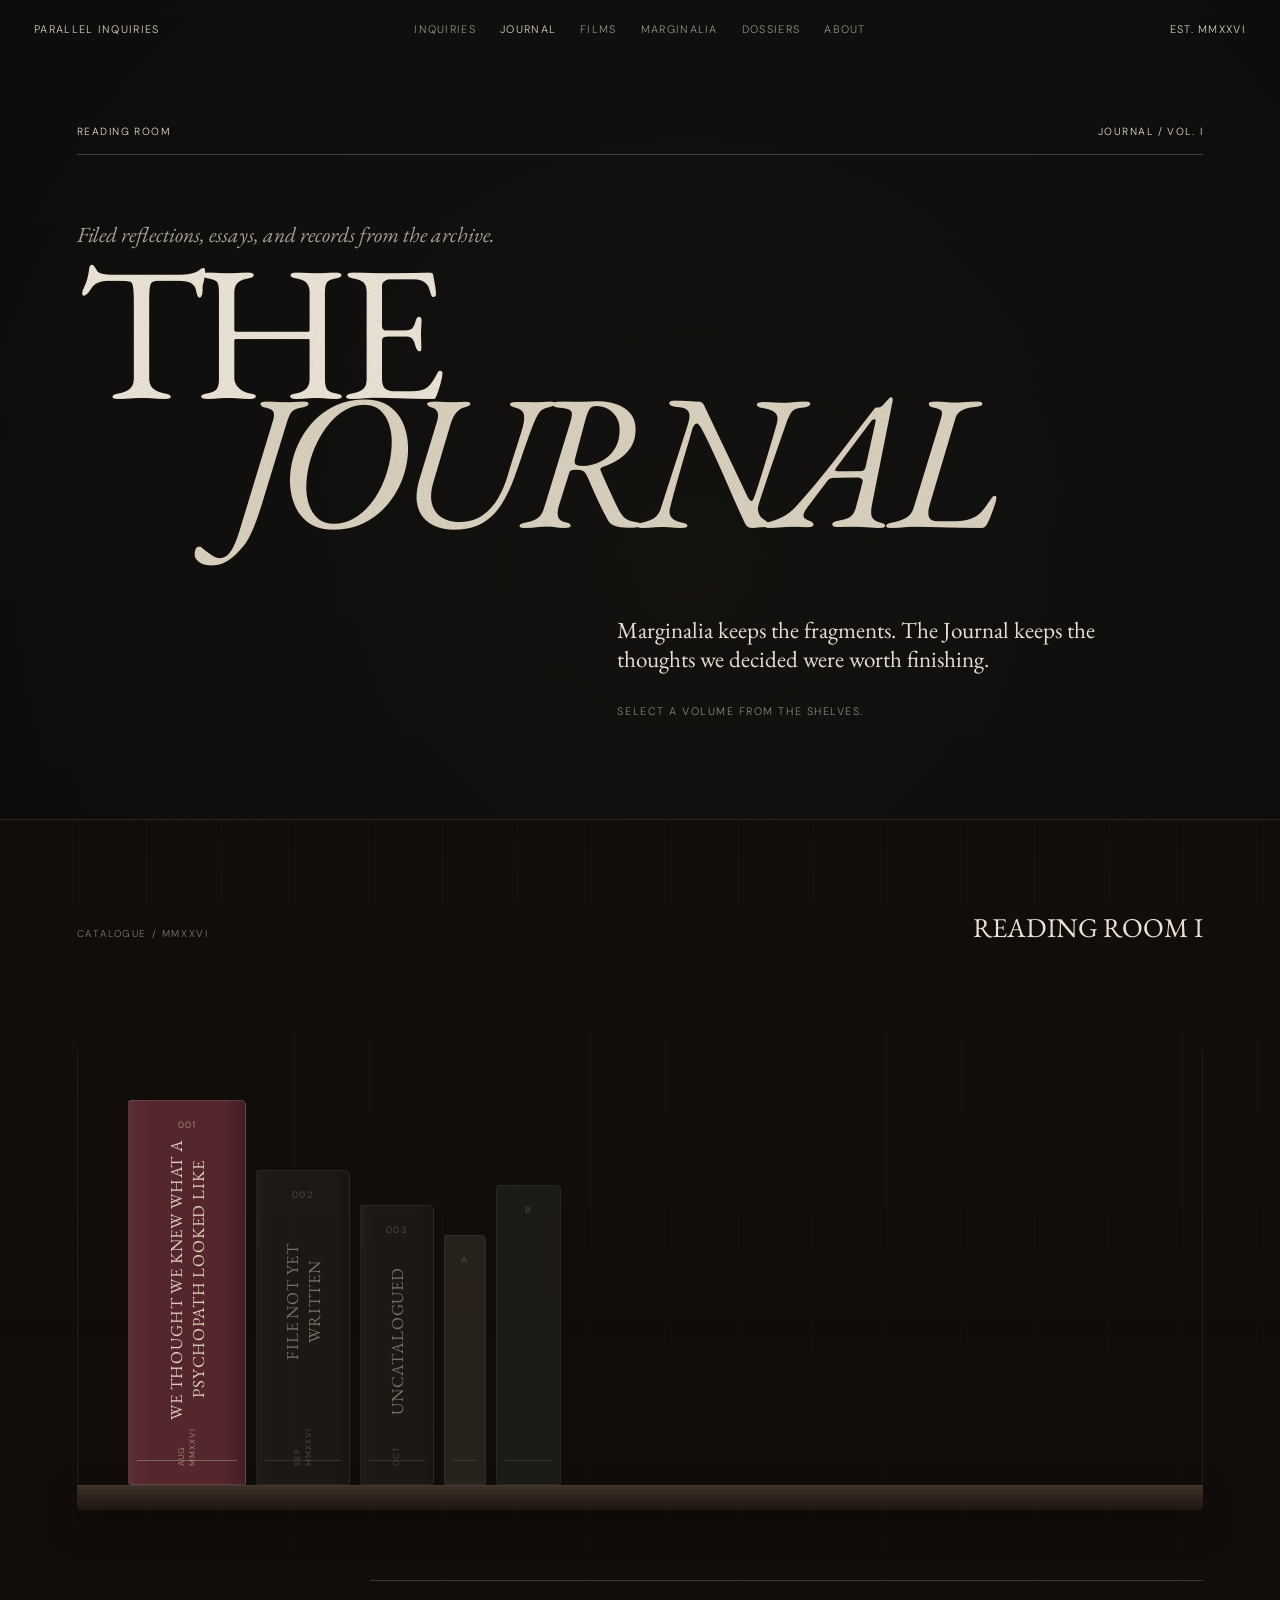
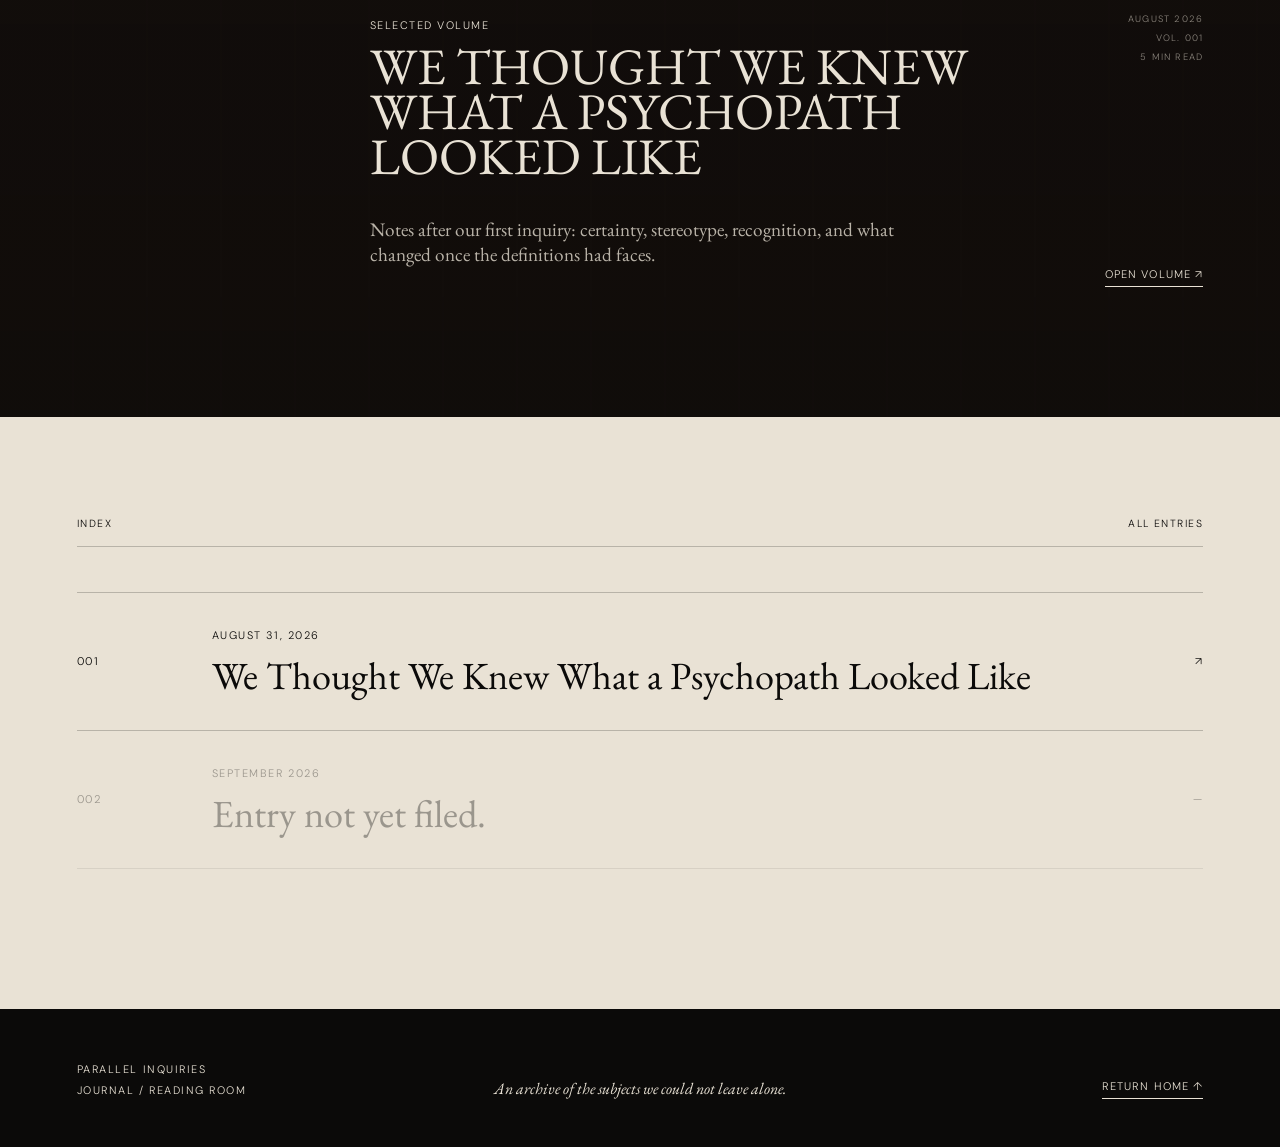
==== journal/index.html @ 8b420741 "Save site before Journal upgrade" ====
<!DOCTYPE html>
<html lang="en">
<head>
<meta charset="UTF-8">
<meta name="viewport" content="width=device-width,initial-scale=1.0">
<meta name="description" content="Journal — Parallel Inquiries">
<title>Journal — Parallel Inquiries</title>

<link rel="preconnect" href="https://fonts.googleapis.com">
<link rel="preconnect" href="https://fonts.gstatic.com" crossorigin>
<link href="https://fonts.googleapis.com/css2?family=DM+Sans:wght@300;400;500&family=EB+Garamond:ital,wght@0,400;0,500;1,400&display=swap" rel="stylesheet">

<link rel="stylesheet" href="../style.css">
</head>

<body>
<div class="grain" aria-hidden="true"></div>

<header class="site-header">
  <a class="wordmark" href="../index.html">PARALLEL INQUIRIES</a>

  <nav class="nav">
    <a href="../inquiries/index.html">Inquiries</a>
    <a class="active" href="index.html">Journal</a>
    <a href="../films/index.html">Films</a>
    <a href="../marginalia/index.html">Marginalia</a>
    <a href="../dossiers/index.html">Dossiers</a>
    <a href="../about.html">About</a>
  </nav>

  <span class="menu-note">EST. MMXXVI</span>
</header>


<main class="journal-library">

  <section class="journal-library-intro">

    <div class="section-rule journal-rule">
      <span>READING ROOM</span>
      <span>JOURNAL / VOL. I</span>
    </div>

    <p class="journal-kicker">Filed reflections, essays, and records from the archive.</p>

    <h1 class="journal-library-title">
      THE<br>
      <em>JOURNAL</em>
    </h1>

    <div class="journal-intro-copy">
      <p>
        Marginalia keeps the fragments. The Journal keeps the thoughts
        we decided were worth finishing.
      </p>

      <p class="journal-instruction">
        Select a volume from the shelves.
      </p>
    </div>

  </section>


  <section class="library-room" aria-label="Journal shelves">

    <div class="library-plaque">
      <span>CATALOGUE / MMXXVI</span>
      <strong>READING ROOM I</strong>
    </div>


    <div class="bookshelf">

      <!-- BOOK 001 -->
      <a class="journal-book featured-book"
         href="entry-001.html"
         aria-label="Open Volume 001: We Thought We Knew What a Psychopath Looked Like">

        <span class="book-number">001</span>

        <span class="book-spine-title">
          WE THOUGHT WE KNEW WHAT A PSYCHOPATH LOOKED LIKE
        </span>

        <span class="book-date">AUG · MMXXVI</span>

      </a>


      <!-- FUTURE BOOK -->
      <div class="journal-book future-book" aria-hidden="true">

        <span class="book-number">002</span>

        <span class="book-spine-title">
          FILE NOT YET WRITTEN
        </span>

        <span class="book-date">SEP · MMXXVI</span>

      </div>


      <!-- FUTURE BOOK -->
      <div class="journal-book future-book slim" aria-hidden="true">

        <span class="book-number">003</span>

        <span class="book-spine-title">
          UNCATALOGUED
        </span>

        <span class="book-date">OCT</span>

      </div>


      <!-- decorative volumes -->
      <div class="journal-book decorative-book thin" aria-hidden="true">
        <span class="book-number">A</span>
      </div>

      <div class="journal-book decorative-book medium" aria-hidden="true">
        <span class="book-number">B</span>
      </div>

    </div>


    <div class="shelf-line"></div>


    <div class="journal-preview" id="journalPreview">

      <div>
        <span class="meta">SELECTED VOLUME</span>
        <h2>WE THOUGHT WE KNEW<br>WHAT A PSYCHOPATH LOOKED LIKE</h2>
      </div>

      <div class="journal-preview-meta">
        <span>AUGUST 2026</span>
        <span>VOL. 001</span>
        <span>5 MIN READ</span>
      </div>

      <p>
        Notes after our first inquiry: certainty, stereotype,
        recognition, and what changed once the definitions had faces.
      </p>

      <a class="linkline book-open-link" href="entry-001.html">
        Open volume ↗
      </a>

    </div>

  </section>


  <section class="journal-catalogue">

    <div class="section-rule">
      <span>INDEX</span>
      <span>ALL ENTRIES</span>
    </div>


    <a class="journal-catalogue-row"
       href="entry-001.html">

      <span class="catalogue-number">001</span>

      <div>
        <span class="meta">AUGUST 31, 2026</span>
        <h3>
          We Thought We Knew What a Psychopath Looked Like
        </h3>
      </div>

      <span class="catalogue-arrow">↗</span>

    </a>


    <div class="journal-catalogue-row unavailable">

      <span class="catalogue-number">002</span>

      <div>
        <span class="meta">SEPTEMBER 2026</span>
        <h3>Entry not yet filed.</h3>
      </div>

      <span class="catalogue-arrow">—</span>

    </div>

  </section>

</main>


<footer class="footer">

  <div>
    <span class="meta">PARALLEL INQUIRIES</span><br>
    <span class="meta">JOURNAL / READING ROOM</span>
  </div>

  <p>An archive of the subjects we could not leave alone.</p>

  <a class="linkline" href="../index.html">
    Return home ↑
  </a>

</footer>

<script src="../script.js"></script>
</body>
</html>
---- style.css ----
/* =========================================================
   COLORS / VARIABLES
========================================================= */

:root {
  --ink: #0b0a09;
  --bone: #e9e2d5;
  --paper: #d8cfbd;
  --oxblood: #55272c;
  --brass: #8d7a58;
  --muted: #8d8579;

  --line-dark: rgba(11, 10, 9, 0.22);
  --line-light: rgba(233, 226, 213, 0.22);

  --star-bright: #efe7d5;
  --star-dim: rgba(233, 226, 213, 0.32);
}


/* =========================================================
   BASIC RESET
========================================================= */

* {
  box-sizing: border-box;
}

html {
  scroll-behavior: smooth;
}

body {
  margin: 0;
  background: var(--bone);
  color: var(--ink);

  font-family: "DM Sans", system-ui, sans-serif;
  font-weight: 300;

  overflow-x: hidden;
}

body.intro-active {
  overflow: hidden;
}

a {
  color: inherit;
  text-decoration: none;
}

button {
  font: inherit;
}

img,
video {
  max-width: 100%;
  display: block;
}

::selection {
  background: var(--oxblood);
  color: var(--bone);
}


/* =========================================================
   PAGE GRAIN
========================================================= */

.grain {
  position: fixed;
  inset: 0;

  z-index: 999;
  pointer-events: none;

  opacity: 0.045;

  background-image:
    repeating-radial-gradient(
      circle at 0 0,
      rgba(0, 0, 0, 0.85) 0,
      rgba(0, 0, 0, 0.85) 1px,
      transparent 1px,
      transparent 3px
    );

  mix-blend-mode: multiply;
}


/* =========================================================
   OPENING ANIMATION
========================================================= */

.intro-sequence {
  position: fixed;
  inset: 0;

  z-index: 1000;

  display: flex;
  align-items: center;
  justify-content: center;

  background: var(--ink);
  color: var(--bone);

  overflow: hidden;

  transition:
    opacity 1.1s cubic-bezier(.2,.8,.2,1),
    visibility 1.1s;
}

.intro-sequence.finished {
  opacity: 0;
  visibility: hidden;
  pointer-events: none;
}

.skip-intro {
  position: absolute;
  top: 25px;
  right: 30px;

  border: 0;
  background: transparent;
  color: var(--bone);

  font-size: 0.65rem;
  text-transform: uppercase;
  letter-spacing: 0.14em;

  opacity: 0.48;
  cursor: pointer;

  transition: opacity 180ms ease;
}

.skip-intro:hover {
  opacity: 1;
}

.intro-copy {
  position: relative;
  z-index: 4;

  width: min(920px, 86vw);

  text-align: center;
}

.intro-code {
  margin: 0 0 55px;

  font-size: 0.62rem;
  letter-spacing: 0.22em;

  opacity: 0;

  animation: introFade .8s ease forwards .6s;
}

.intro-sentence {
  margin: 0;

  font-family: "EB Garamond", Georgia, serif;
  font-size: clamp(1.3rem, 2.5vw, 2.3rem);
  font-style: italic;

  opacity: 0;

  animation:
    introFade 1s ease forwards 1.8s,
    sentenceDisappear .65s ease forwards 3.2s;
}

.intro-title {
  position: absolute;
  left: 50%;
  top: 50%;

  width: 100%;

  transform: translate(-50%, -42%);

  font-family: "EB Garamond", Georgia, serif;
  font-size: clamp(4rem, 10vw, 9rem);
  line-height: 0.76;
  letter-spacing: -0.05em;

  opacity: 0;

  animation:
    titleAppear 1.2s cubic-bezier(.2,.8,.2,1) forwards 3.25s;
}

.intro-title span,
.intro-title em {
  display: block;
  font-weight: 400;
}

.intro-title em {
  color: var(--paper);
}

.intro-sky {
  position: absolute;

  width: min(650px, 78vw);
  aspect-ratio: 1;

  opacity: 0.9;
}

.intro-star {
  position: absolute;

  width: 5px;
  height: 5px;

  background: var(--bone);

  border-radius: 50%;

  opacity: 0;

  box-shadow: 0 0 16px rgba(233,226,213,.36);
}

.intro-star-1 {
  left: 62%;
  top: 25%;

  animation: starAppear .5s ease forwards .65s;
}

.intro-star-2 {
  left: 37%;
  top: 51%;

  animation: starAppear .5s ease forwards 1.05s;
}

.intro-star-3 {
  left: 54%;
  top: 70%;

  animation: starAppear .5s ease forwards 1.4s;
}

.intro-ring {
  position: absolute;
  inset: 12%;

  border: 1px solid rgba(233, 226, 213, 0.22);
  border-radius: 50%;

  opacity: 0;
  transform: scale(.75);
}

.intro-ring-1 {
  animation: ringDraw 1.3s cubic-bezier(.2,.8,.2,1) forwards 1.15s;
}

.intro-ring-2 {
  inset: 27%;

  animation: ringDraw 1.25s cubic-bezier(.2,.8,.2,1) forwards 1.55s;
}

.intro-line {
  position: absolute;
  height: 1px;

  background: rgba(233, 226, 213, 0.25);

  transform-origin: left center;
  transform: scaleX(0) rotate(var(--rotation));

  opacity: 0;
}

.intro-line-1 {
  --rotation: -39deg;

  width: 185px;

  left: 38%;
  top: 52%;

  animation: lineDraw .9s ease forwards 2.1s;
}

.intro-line-2 {
  --rotation: 60deg;

  width: 150px;

  left: 54%;
  top: 70%;

  animation: lineDraw .9s ease forwards 2.45s;
}

@keyframes introFade {
  to { opacity: .72; }
}

@keyframes sentenceDisappear {
  to {
    opacity: 0;
    transform: translateY(-8px);
  }
}

@keyframes titleAppear {
  from {
    opacity: 0;
    transform: translate(-50%, -36%) scale(.96);
  }

  to {
    opacity: 1;
    transform: translate(-50%, -42%) scale(1);
  }
}

@keyframes starAppear {
  from {
    opacity: 0;
    transform: scale(.2);
  }

  to {
    opacity: 1;
    transform: scale(1);
  }
}

@keyframes ringDraw {
  from {
    opacity: 0;
    transform: scale(.75);
  }

  to {
    opacity: 1;
    transform: scale(1);
  }
}

@keyframes lineDraw {
  from {
    opacity: 0;
    transform: scaleX(0) rotate(var(--rotation));
  }

  to {
    opacity: 1;
    transform: scaleX(1) rotate(var(--rotation));
  }
}


/* =========================================================
   NAV
========================================================= */

.site-header {
  position: fixed;

  z-index: 50;

  top: 0;
  left: 0;
  right: 0;

  display: grid;
  grid-template-columns: 1fr auto 1fr;

  align-items: center;

  padding: 22px 34px;

  color: var(--bone);

  mix-blend-mode: difference;

  text-transform: uppercase;

  font-size: 0.68rem;
  letter-spacing: 0.12em;
}

.wordmark {
  justify-self: start;
}

.nav {
  display: flex;
  gap: 24px;
}

.nav a {
  opacity: 0.68;
  transition: opacity .2s ease;
}

.nav a:hover,
.nav a.active {
  opacity: 1;
}

.menu-note {
  justify-self: end;
}


/* =========================================================
   GENERIC
========================================================= */

.eyebrow,
.meta {
  text-transform: uppercase;
  letter-spacing: 0.14em;
  font-size: 0.68rem;
}

.serif {
  font-family: "EB Garamond", Georgia, serif;
}

.section-rule {
  display: flex;
  justify-content: space-between;

  padding-bottom: 16px;

  border-bottom: 1px solid var(--line-dark);

  text-transform: uppercase;
  letter-spacing: 0.14em;
  font-size: 0.65rem;
}

.linkline {
  display: inline-block;

  padding-bottom: 5px;

  border-bottom: 1px solid currentColor;

  text-transform: uppercase;
  letter-spacing: 0.1em;
  font-size: 0.69rem;
}


/* =========================================================
   HERO
========================================================= */

.hero {
  position: relative;

  min-height: 100vh;

  padding: 120px 6vw 45px;

  display: flex;
  align-items: center;

  background: var(--ink);
  color: var(--bone);

  overflow: hidden;
}

.hero-copy {
  position: relative;

  z-index: 5;

  width: 59%;
}

.hero-intro {
  margin: 0 0 20px;

  font-family: "EB Garamond", Georgia, serif;
  font-style: italic;

  font-size: clamp(1rem, 1.5vw, 1.35rem);

  opacity: .7;
}

.hero h1 {
  margin: 0;

  font-family: "EB Garamond", Georgia, serif;

  font-size: clamp(5rem, 10vw, 11rem);

  line-height: .72;

  font-weight: 400;

  letter-spacing: -.055em;
}

.hero h1 em {
  display: block;

  margin-left: 6vw;

  color: var(--paper);

  font-weight: 400;
}

.hero-bottom {
  margin-top: 70px;

  display: flex;
  justify-content: space-between;
  align-items: end;

  gap: 30px;
}

.hero-bottom p {
  margin: 0;

  font-size: .78rem;

  text-transform: uppercase;
  letter-spacing: .09em;

  line-height: 1.6;
}


/* =========================================================
   CONSTELLATION
========================================================= */

.constellation {
  position: absolute;

  right: 2vw;
  top: 9vh;

  width: min(47vw, 700px);
  aspect-ratio: 1;

  z-index: 2;

  opacity: .88;

  transition: opacity .4s ease;
}

.constellation:hover {
  opacity: 1;
}

.constellation-orbit {
  position: absolute;

  border: 1px solid rgba(233,226,213,.17);
  border-radius: 50%;

  pointer-events: none;
}

.orbit-a {
  inset: 5%;
}

.orbit-b {
  inset: 19%;
}

.orbit-c {
  inset: 35%;
}

.constellation::before,
.constellation::after {
  content: "";

  position: absolute;
  left: 50%;
  top: 4%;

  width: 1px;
  height: 92%;

  background: linear-gradient(
    transparent,
    rgba(233,226,213,.09),
    transparent
  );

  transform-origin: center;
}

.constellation::before {
  transform: rotate(28deg);
}

.constellation::after {
  transform: rotate(-48deg);
}

.constellation-lines {
  position: absolute;
  inset: 0;

  width: 100%;
  height: 100%;

  pointer-events: none;
}

.month-path {
  fill: none;

  stroke: rgba(233,226,213,.24);
  stroke-width: 1;

  stroke-dasharray: 5 7;

  opacity: .28;
}

.archive-star,
.dossier-body {
  position: absolute;

  z-index: 4;

  border: 0;
  background: transparent;
  color: inherit;

  cursor: pointer;

  padding: 0;
}

.archive-star {
  width: 44px;
  height: 44px;
}

.star-core {
  position: absolute;

  left: 50%;
  top: 50%;

  width: 6px;
  height: 6px;

  border-radius: 50%;

  transform: translate(-50%, -50%);

  background: var(--star-dim);

  transition:
    width .25s ease,
    height .25s ease,
    box-shadow .25s ease,
    background .25s ease;
}

.archive-star.completed .star-core {
  width: 8px;
  height: 8px;

  background: var(--star-bright);

  box-shadow:
    0 0 11px rgba(239,231,213,.55),
    0 0 28px rgba(239,231,213,.18);
}

.archive-star:hover .star-core,
.archive-star:focus-visible .star-core {
  width: 13px;
  height: 13px;

  background: var(--star-bright);

  box-shadow:
    0 0 12px rgba(239,231,213,.7),
    0 0 35px rgba(239,231,213,.22);
}

.star-label {
  position: absolute;

  left: 50%;
  top: calc(50% + 12px);

  transform: translateX(-50%);

  white-space: nowrap;

  font-size: .52rem;
  letter-spacing: .13em;

  opacity: .38;

  transition: opacity .2s ease;
}

.archive-star:hover .star-label {
  opacity: .9;
}

.archive-star.future {
  opacity: .55;
}

.star-aug {
  left: 67%;
  top: 22%;
}

.star-sep {
  left: 44%;
  top: 47%;
}

.star-oct {
  left: 28%;
  top: 68%;
}

.star-nov {
  left: 69%;
  top: 64%;
}


/* secret dossier bodies */

.dossier-body {
  width: 32px;
  height: 32px;

  display: grid;
  place-items: center;

  border: 1px solid rgba(141,122,88,.55);
  border-radius: 50%;

  color: var(--brass);

  font-family: "EB Garamond", Georgia, serif;

  transition:
    transform .25s ease,
    border-color .25s ease,
    color .25s ease;
}

.dossier-body:hover {
  transform: scale(1.13);

  border-color: var(--paper);
  color: var(--paper);
}

.dossier-a {
  left: 17%;
  top: 33%;
}

.dossier-b {
  left: 80%;
  top: 49%;
}


/* constellation label */

.constellation-info {
  position: absolute;

  left: 51%;
  top: 82%;

  width: 240px;

  display: flex;
  flex-direction: column;

  pointer-events: none;

  opacity: .72;

  transition:
    opacity .22s ease,
    transform .22s ease;
}

.constellation-info.changing {
  opacity: 0;
  transform: translateY(6px);
}

.constellation-index {
  margin-bottom: 7px;

  font-size: .56rem;

  text-transform: uppercase;
  letter-spacing: .15em;

  opacity: .58;
}

.constellation-info strong {
  font-family: "EB Garamond", Georgia, serif;

  font-size: 1.45rem;

  font-weight: 400;
}

.constellation-info small {
  margin-top: 5px;

  font-size: .56rem;
  letter-spacing: .08em;

  opacity: .48;
}

.chart-label {
  position: absolute;

  font-size: .49rem;
  letter-spacing: .18em;

  text-transform: uppercase;

  opacity: .32;

  pointer-events: none;
}

.chart-label-top {
  right: 12%;
  top: 8%;
}

.chart-label-bottom {
  left: 7%;
  bottom: 12%;

  transform: rotate(-90deg);
  transform-origin: left bottom;
}


/* =========================================================
   CURRENT MONTH
========================================================= */

.current {
  padding: 90px 6vw 125px;

  background: var(--bone);
}

.current h2 {
  margin: 18px 0 0;

  font-family: "EB Garamond", Georgia, serif;

  font-size: clamp(5rem, 11vw, 10rem);

  line-height: .76;

  font-weight: 400;

  letter-spacing: -.055em;
}

.current-question {
  margin: 60px 0 30px 38%;

  font-family: "EB Garamond", Georgia, serif;

  font-size: clamp(1.8rem, 3vw, 3.4rem);

  line-height: 1.05;
}

.media-placeholder {
  position: relative;

  min-height: 62vh;

  display: flex;
  align-items: center;
  justify-content: center;

  background:
    linear-gradient(rgba(11,10,9,.16),rgba(11,10,9,.4)),
    radial-gradient(circle at 58% 35%,#70665b,#1e1a17 70%);

  color: var(--bone);

  text-transform: uppercase;
  letter-spacing: .14em;

  font-size: .68rem;
}

.current-meta {
  margin-top: 32px;

  display: grid;
  grid-template-columns: 1fr 1fr;

  gap: 8vw;
}

.current-meta p {
  margin: 0;

  font-family: "EB Garamond", Georgia, serif;

  font-size: 1.35rem;

  line-height: 1.3;
}

.current-meta .linkline {
  justify-self: end;
  align-self: end;
}


/* =========================================================
   HOME ARCHIVE CARDS
========================================================= */

.home-strip {
  padding: 90px 6vw 110px;

  background: var(--ink);
  color: var(--bone);
}

.home-strip .section-rule {
  border-color: var(--line-light);
}

.card-grid {
  display: grid;
  grid-template-columns: repeat(3, 1fr);

  gap: 16px;

  margin-top: 55px;
}

.editorial-card {
  min-height: 360px;

  padding: 24px;

  display: flex;
  flex-direction: column;

  border: 1px solid var(--line-light);

  transition:
    transform .25s ease,
    background .25s ease;
}

.editorial-card:hover {
  transform: translateY(-6px);

  background: #161310;
}

.editorial-card h3 {
  margin: auto 0 20px;

  font-family: "EB Garamond", Georgia, serif;

  font-size: 2.8rem;

  font-weight: 400;

  line-height: .9;
}

.editorial-card p {
  font-family: "EB Garamond", Georgia, serif;

  font-size: 1.12rem;

  opacity: .8;
}


/* =========================================================
   SHARED STYLES FOR THE REST OF YOUR EXISTING SITE
   These keep the other V2 pages working.
========================================================= */

.page {
  min-height: 100vh;
  padding: 125px 6vw 90px;
}

.page.dark {
  background: var(--ink);
  color: var(--bone);
}

.page.oxblood {
  background: var(--oxblood);
  color: var(--bone);
}

.dark .section-rule,
.oxblood .section-rule {
  border-color: var(--line-light);
}

.display-title {
  margin: 18px 0 0;

  font-family: "EB Garamond", Georgia, serif;

  font-size: clamp(5rem, 11vw, 10rem);

  line-height: .76;

  font-weight: 400;

  letter-spacing: -.055em;
}

.big-heading {
  margin: 55px 0;

  font-family: "EB Garamond", Georgia, serif;

  font-size: clamp(4rem, 8vw, 8rem);

  line-height: .8;

  font-weight: 400;

  letter-spacing: -.04em;
}

.lead {
  font-family: "EB Garamond", Georgia, serif;

  font-size: 1.35rem;

  line-height: 1.3;
}

.two-col {
  display: grid;
  grid-template-columns: 1fr 1fr;

  gap: 8vw;

  margin-top: 32px;
}

.archive-list {
  margin-top: 55px;

  border-top: 1px solid var(--line-dark);
}

.dark .archive-list {
  border-color: var(--line-light);
}

.archive-row {
  display: grid;
  grid-template-columns: 120px 1fr 180px;

  gap: 20px;

  align-items: center;

  padding: 24px 0;

  border-bottom: 1px solid var(--line-dark);
}

.dark .archive-row {
  border-color: var(--line-light);
}

.archive-row h3 {
  margin: 0;

  font-family: "EB Garamond", Georgia, serif;

  font-size: 2.5rem;

  font-weight: 400;
}

.archive-row span {
  font-size: .67rem;

  letter-spacing: .12em;

  text-transform: uppercase;
}

.split {
  display: grid;
  grid-template-columns: 1fr 1fr;

  margin-top: 55px;

  border-top: 1px solid var(--line-light);
}

.researcher {
  padding: 28px 3vw 20px 0;
}

.researcher + .researcher {
  padding: 28px 0 20px 3vw;

  border-left: 1px solid var(--line-light);
}

.portrait {
  min-height: 440px;

  display: flex;
  align-items: center;
  justify-content: center;

  background:
    linear-gradient(rgba(11,10,9,.08),rgba(11,10,9,.35)),
    radial-gradient(circle at 45% 30%,#72685d,#26221e 68%);

  text-transform: uppercase;
  letter-spacing: .13em;

  font-size: .65rem;
}

.portrait.alt {
  background:
    linear-gradient(rgba(11,10,9,.08),rgba(11,10,9,.35)),
    radial-gradient(circle at 70% 25%,#5a3a3e,#171313 68%);
}

.researcher h3 {
  margin: 24px 0 16px;

  font-family: "EB Garamond", Georgia, serif;

  font-size: clamp(3rem, 5vw, 5rem);

  line-height: .85;

  font-weight: 400;
}

.researcher p {
  max-width: 520px;

  font-family: "EB Garamond", Georgia, serif;

  font-size: 1.2rem;
}

.embed-shell {
  margin-top: 40px;

  padding: 18px;

  background: #161310;
  color: var(--bone);

  border: 1px solid #29231f;
}

.embed-shell iframe {
  width: 100%;
  height: 720px;

  border: 0;

  background: #26201d;
}

.embed-fallback {
  min-height: 420px;

  padding: 30px;

  display: flex;
  flex-direction: column;
  align-items: center;
  justify-content: center;

  text-align: center;

  border: 1px dashed rgba(233,226,213,.3);
}

.note-grid {
  display: grid;
  grid-template-columns: repeat(2,1fr);

  gap: 18px;

  margin-top: 45px;
}

.note-card {
  padding: 18px 0;

  border-top: 1px solid var(--line-dark);
}

.note-card h3 {
  margin: 6px 0;

  font-family: "EB Garamond", Georgia, serif;

  font-size: 2rem;

  font-weight: 400;
}

.film-grid {
  display: grid;
  grid-template-columns: repeat(2,1fr);

  gap: 22px;

  margin-top: 50px;
}

.film-card .still {
  position: relative;

  min-height: 420px;

  background:
    linear-gradient(rgba(20,5,8,.12),rgba(20,5,8,.44)),
    radial-gradient(circle at center,#8f766b,#291419 70%);
}

.film-card h3 {
  margin: 18px 0 8px;

  font-family: "EB Garamond", Georgia, serif;

  font-size: 3rem;

  line-height: .88;

  font-weight: 400;
}

.dossier-grid {
  display: grid;
  grid-template-columns: 1fr 1fr;

  gap: 18px;

  margin-top: 55px;
}

.dossier-card {
  min-height: 380px;

  padding: 26px;

  display: flex;
  flex-direction: column;

  background: var(--ink);
  color: var(--bone);

  transition: transform .25s ease;
}

.dossier-card:hover {
  transform: translateY(-6px);
}

.dossier-card .name {
  margin-top: 70px;

  font-family: "EB Garamond", Georgia, serif;

  font-size: 3rem;
}

.redacted {
  color: var(--paper);
  letter-spacing: .06em;
}

.dossier-card .bottom {
  margin-top: auto;

  font-size: .65rem;

  letter-spacing: .12em;
  text-transform: uppercase;

  opacity: .7;
}

.clue-list {
  margin-top: 45px;

  border-top: 1px solid var(--line-dark);
}

.clue {
  display: grid;
  grid-template-columns: 110px 1fr;

  gap: 30px;

  padding: 28px 0;

  border-bottom: 1px solid var(--line-dark);
}

.clue blockquote {
  margin: 0;

  font-family: "EB Garamond", Georgia, serif;

  font-size: 2rem;

  font-style: italic;
}

.manifesto {
  max-width: 900px;

  margin: 60px auto;

  font-family: "EB Garamond", Georgia, serif;

  font-size: clamp(1.9rem, 3.2vw, 3.4rem);

  line-height: 1.05;
}

.rules {
  margin-top: 70px;

  border-top: 1px solid var(--line-dark);
}

.rule {
  display: grid;
  grid-template-columns: 100px 1fr;

  gap: 30px;

  padding: 25px 0;

  border-bottom: 1px solid var(--line-dark);
}

.rule h3 {
  margin: 0;

  font-family: "EB Garamond", Georgia, serif;

  font-size: 2rem;

  font-weight: 400;
}


/* =========================================================
   FOOTER
========================================================= */

.footer {
  padding: 48px 6vw;

  display: grid;
  grid-template-columns: 1fr 1fr 1fr;

  align-items: end;

  gap: 20px;

  background: var(--ink);
  color: var(--bone);
}

.footer p {
  margin: 0;

  text-align: center;

  font-family: "EB Garamond", Georgia, serif;
  font-style: italic;
}

.footer a {
  justify-self: end;
}


/* =========================================================
   SCROLL REVEAL
========================================================= */

.reveal {
  opacity: 0;

  transform: translateY(24px);

  transition:
    opacity .75s ease,
    transform .75s ease;
}

.reveal.visible {
  opacity: 1;
  transform: none;
}


/* =========================================================
   RESPONSIVE
========================================================= */

@media (max-width: 1050px) {

  .hero-copy {
    width: 65%;
  }

  .constellation {
    right: -7vw;

    width: 55vw;

    opacity: .62;
  }

}


@media (max-width: 900px) {

  .site-header {
    grid-template-columns: 1fr auto;

    padding: 20px;
  }

  .nav {
    display: none;
  }

  .menu-note {
    display: block;
  }

  .hero,
  .page,
  .current,
  .home-strip {
    padding-left: 24px;
    padding-right: 24px;
  }

  .hero {
    min-height: 100svh;
    align-items: flex-end;
    padding-bottom: 70px;
  }

  .hero-copy {
    width: 100%;
  }

  .hero h1 em {
    margin-left: 0;
  }

  .hero-bottom {
    width: 65%;
  }

  .constellation {
    right: -14vw;
    top: 7vh;

    width: 78vw;

    opacity: .47;
  }

  .constellation-info {
    display: none;
  }

  .current-question {
    margin-left: 0;
  }

  .current-meta,
  .two-col,
  .card-grid,
  .note-grid,
  .film-grid,
  .dossier-grid {
    display: grid;

    grid-template-columns: 1fr;
  }

  .current-meta .linkline {
    justify-self: start;
  }

  .archive-row {
    grid-template-columns: 80px 1fr;
  }

  .archive-row .right {
    display: none;
  }

  .split {
    grid-template-columns: 1fr;
  }

  .researcher,
  .researcher + .researcher {
    padding: 25px 0;

    border-left: 0;

    border-bottom: 1px solid var(--line-light);
  }

  .footer {
    grid-template-columns: 1fr;

    gap: 20px;
  }

  .footer p {
    text-align: left;
  }

  .footer a {
    justify-self: start;
  }

  .clue {
    grid-template-columns: 1fr;
  }

}


@media (max-width: 620px) {

  .hero-bottom {
    width: 100%;

    flex-direction: column;
    align-items: flex-start;
  }

  .constellation {
    width: 105vw;

    right: -36vw;
    top: 3vh;

    opacity: .35;
  }

  .star-label,
  .chart-label {
    display: none;
  }

  .intro-sky {
    width: 95vw;
  }

}


/* ---------- JOURNAL LIBRARY ---------- */

.journal-library {
  min-height: 100vh;
  background:
    linear-gradient(rgba(11,10,9,.86), rgba(11,10,9,.92)),
    radial-gradient(circle at 54% 22%, #4f4438, #0b0a09 67%);
  color: var(--bone);
}

.journal-library-intro {
  min-height: 88vh;
  padding: 125px 6vw 90px;
  display: flex;
  flex-direction: column;
  justify-content: center;
}

.journal-rule {
  border-color: var(--line-light);
}

.journal-kicker {
  margin: 65px 0 18px;
  font-family: "EB Garamond", Georgia, serif;
  font-size: 1.35rem;
  font-style: italic;
  opacity: .7;
}

.journal-library-title {
  margin: 0;
  font-family: "EB Garamond", Georgia, serif;
  font-size: clamp(6rem, 15vw, 14rem);
  line-height: .67;
  font-weight: 400;
  letter-spacing: -.06em;
}

.journal-library-title em {
  display: block;
  margin-left: 12vw;
  color: var(--paper);
  font-weight: 400;
}

.journal-intro-copy {
  margin: 70px 0 0 48%;
  max-width: 560px;
}

.journal-intro-copy p:first-child {
  font-family: "EB Garamond", Georgia, serif;
  font-size: 1.45rem;
  line-height: 1.25;
}

.journal-instruction {
  margin-top: 30px;
  font-size: .68rem;
  letter-spacing: .14em;
  text-transform: uppercase;
  opacity: .56;
}


/* ---------- THE LIBRARY ---------- */

.library-room {
  position: relative;
  min-height: 100vh;
  padding: 90px 6vw 130px;
  background:
    linear-gradient(rgba(15,11,9,.74), rgba(15,11,9,.88)),
    repeating-linear-gradient(
      90deg,
      #1b1511 0,
      #1b1511 72px,
      #211a15 72px,
      #211a15 74px
    );
  border-top: 1px solid rgba(233,226,213,.12);
}

.library-plaque {
  display: flex;
  justify-content: space-between;
  align-items: baseline;
  color: var(--bone);
}

.library-plaque span {
  font-size: .62rem;
  letter-spacing: .16em;
  opacity: .5;
}

.library-plaque strong {
  font-family: "EB Garamond", Georgia, serif;
  font-weight: 400;
  font-size: 1.7rem;
}

.bookshelf {
  min-height: 455px;
  margin-top: 85px;
  padding: 70px 4vw 0;
  display: flex;
  align-items: flex-end;
  gap: 10px;
  position: relative;
}

.bookshelf::before {
  content: "";
  position: absolute;
  inset: 20px 0 0;
  border-left: 1px solid rgba(233,226,213,.08);
  border-right: 1px solid rgba(233,226,213,.08);
}

.journal-book {
  position: relative;
  z-index: 2;
  height: 340px;
  width: 94px;
  padding: 18px 12px;
  display: flex;
  flex-direction: column;
  align-items: center;
  color: var(--paper);
  border: 1px solid rgba(233,226,213,.13);
  border-radius: 3px 5px 2px 3px;
  background:
    linear-gradient(90deg, rgba(255,255,255,.035), transparent 16%, transparent 84%, rgba(0,0,0,.18)),
    #39292b;
  transform-origin: bottom center;
  transition:
    transform .35s cubic-bezier(.2,.8,.2,1),
    filter .35s ease,
    background .35s ease;
}

.journal-book::after {
  content: "";
  position: absolute;
  left: 8px;
  right: 8px;
  bottom: 23px;
  height: 1px;
  background: rgba(216,207,189,.32);
}

.journal-book:hover,
.journal-book:focus-visible {
  transform: translateY(-23px) rotate(-1deg);
  filter: brightness(1.15);
}

.featured-book {
  width: 118px;
  height: 385px;
  background:
    linear-gradient(90deg, rgba(255,255,255,.04), transparent 18%, transparent 82%, rgba(0,0,0,.24)),
    var(--oxblood);
}

.future-book {
  height: 315px;
  opacity: .5;
  background:
    linear-gradient(90deg, rgba(255,255,255,.035), transparent 18%, transparent 82%, rgba(0,0,0,.2)),
    #29241f;
}

.future-book.slim {
  width: 74px;
  height: 280px;
}

.decorative-book {
  pointer-events: none;
  opacity: .45;
}

.decorative-book.thin {
  width: 42px;
  height: 250px;
  background: #433d31;
}

.decorative-book.medium {
  width: 65px;
  height: 300px;
  background: #282c27;
}

.book-number {
  font-size: .58rem;
  letter-spacing: .14em;
  opacity: .65;
}

.book-spine-title {
  margin: auto 0;
  writing-mode: vertical-rl;
  transform: rotate(180deg);
  font-family: "EB Garamond", Georgia, serif;
  font-size: 1.05rem;
  letter-spacing: .05em;
  text-align: center;
}

.book-date {
  font-size: .52rem;
  letter-spacing: .12em;
  opacity: .62;
  writing-mode: vertical-rl;
  transform: rotate(180deg);
}

.shelf-line {
  height: 25px;
  background:
    linear-gradient(#3e3025, #1c1510);
  border-top: 1px solid rgba(233,226,213,.18);
  box-shadow: 0 15px 35px rgba(0,0,0,.33);
}

.journal-preview {
  margin: 70px 0 0 26%;
  max-width: 840px;
  padding-top: 32px;
  display: grid;
  grid-template-columns: 1fr auto;
  gap: 20px 50px;
  color: var(--bone);
  border-top: 1px solid rgba(233,226,213,.2);
}

.journal-preview h2 {
  margin: 9px 0 0;
  font-family: "EB Garamond", Georgia, serif;
  font-size: clamp(2.4rem, 4vw, 4.5rem);
  line-height: .88;
  font-weight: 400;
}

.journal-preview-meta {
  display: flex;
  flex-direction: column;
  align-items: flex-end;
  gap: 7px;
  font-size: .58rem;
  letter-spacing: .13em;
  opacity: .56;
}

.journal-preview > p {
  max-width: 580px;
  font-family: "EB Garamond", Georgia, serif;
  font-size: 1.2rem;
  line-height: 1.3;
  opacity: .78;
}

.book-open-link {
  justify-self: end;
  align-self: end;
}


/* ---------- JOURNAL TEXT INDEX ---------- */

.journal-catalogue {
  padding: 100px 6vw 140px;
  background: var(--bone);
  color: var(--ink);
}

.journal-catalogue-row {
  display: grid;
  grid-template-columns: 110px 1fr 60px;
  gap: 25px;
  align-items: center;
  padding: 30px 0;
  border-bottom: 1px solid var(--line-dark);
  transition: padding-left .25s ease;
}

.journal-catalogue-row:first-of-type {
  margin-top: 45px;
  border-top: 1px solid var(--line-dark);
}

.journal-catalogue-row:not(.unavailable):hover {
  padding-left: 14px;
}

.catalogue-number,
.catalogue-arrow {
  font-size: .7rem;
  letter-spacing: .14em;
}

.journal-catalogue-row h3 {
  margin: 6px 0 0;
  font-family: "EB Garamond", Georgia, serif;
  font-size: clamp(1.7rem, 3vw, 3.2rem);
  font-weight: 400;
}

.catalogue-arrow {
  justify-self: end;
}

.journal-catalogue-row.unavailable {
  opacity: .35;
}


/* =========================================================
   ARTICLE / OPEN VOLUME
========================================================= */

.journal-entry-body {
  background: #dcd3c1;
}

.journal-entry {
  background:
    linear-gradient(rgba(225,216,198,.94), rgba(225,216,198,.96)),
    repeating-linear-gradient(
      0deg,
      rgba(84,63,44,.03) 0,
      rgba(84,63,44,.03) 1px,
      transparent 1px,
      transparent 5px
    );
  color: var(--ink);
}


/* ---------- opening book transition ---------- */

.book-opening {
  position: fixed;
  inset: 0;
  z-index: 1001;
  background: var(--ink);
  perspective: 1500px;
  pointer-events: none;
  animation: bookTransitionGone .3s ease forwards 2.15s;
}

.book-cover-transition {
  position: absolute;
  left: 50%;
  top: 50%;
  width: min(480px, 78vw);
  height: min(680px, 78vh);
  padding: 45px;
  display: flex;
  flex-direction: column;
  justify-content: space-between;
  transform-origin: left center;
  transform: translate(-50%,-50%) rotateY(0deg);
  background:
    linear-gradient(90deg, rgba(255,255,255,.035), transparent 17%, transparent 82%, rgba(0,0,0,.28)),
    #4b242a;
  color: var(--paper);
  border: 1px solid rgba(216,207,189,.2);
  box-shadow: 0 30px 70px rgba(0,0,0,.38);
  animation: coverOpen 1.35s cubic-bezier(.55,.1,.2,1) forwards .55s;
}

.book-page-transition {
  position: absolute;
  left: 50%;
  top: 50%;
  width: min(480px, 78vw);
  height: min(680px, 78vh);
  transform: translate(-50%,-50%);
  background: var(--paper);
  opacity: 0;
  animation: pageReveal .5s ease forwards 1.25s;
}

.transition-volume,
.transition-date {
  font-size: .6rem;
  letter-spacing: .17em;
}

.transition-title {
  font-family: "EB Garamond", Georgia, serif;
  font-size: clamp(2.3rem, 5vw, 4.2rem);
  line-height: .9;
}

@keyframes coverOpen {
  0% {
    transform: translate(-50%,-50%) rotateY(0deg);
  }
  100% {
    transform: translate(-50%,-50%) rotateY(-105deg);
    opacity: .12;
  }
}

@keyframes pageReveal {
  to {
    opacity: 1;
    transform: translate(-50%,-50%) scale(1.13);
  }
}

@keyframes bookTransitionGone {
  to {
    opacity: 0;
    visibility: hidden;
  }
}


/* ---------- article title ---------- */

.article-title-page {
  min-height: 100vh;
  padding: 140px 12vw 80px;
  display: flex;
  flex-direction: column;
  justify-content: center;
}

.article-meta-line {
  display: flex;
  justify-content: space-between;
  padding-bottom: 15px;
  border-bottom: 1px solid rgba(11,10,9,.26);
  font-size: .63rem;
  letter-spacing: .14em;
}

.article-title-page h1 {
  margin: 65px 0 40px;
  font-family: "EB Garamond", Georgia, serif;
  font-size: clamp(4.5rem, 9vw, 9.2rem);
  line-height: .77;
  font-weight: 400;
  letter-spacing: -.05em;
}

.article-title-page h1 em {
  display: block;
  margin-left: 7vw;
  font-weight: 400;
  color: var(--oxblood);
}

.article-deck {
  max-width: 720px;
  margin-left: 38%;
  font-family: "EB Garamond", Georgia, serif;
  font-size: clamp(1.35rem, 2.2vw, 2rem);
  line-height: 1.2;
}

.article-byline {
  margin-top: 70px;
  display: flex;
  justify-content: space-between;
  font-size: .6rem;
  letter-spacing: .14em;
}


/* ---------- article image ---------- */

.article-image {
  padding: 0 10vw 70px;
}

.article-image-placeholder {
  min-height: 65vh;
  display: grid;
  place-items: center;
  color: var(--bone);
  background:
    linear-gradient(rgba(11,10,9,.2),rgba(11,10,9,.42)),
    radial-gradient(circle at 55% 38%, #786a5b, #211b17 70%);
  font-size: .68rem;
  letter-spacing: .15em;
}

.image-caption {
  margin: 10px 0 0;
  font-size: .67rem;
  line-height: 1.45;
  opacity: .55;
}


/* ---------- readable article ---------- */

.article-content {
  position: relative;
  max-width: 760px;
  margin: 0 auto;
  padding: 70px 30px 120px;
  font-family: "EB Garamond", Georgia, serif;
  font-size: clamp(1.2rem, 1.75vw, 1.45rem);
  line-height: 1.58;
}

.article-content p {
  margin: 0 0 1.45em;
}

.article-opening::first-letter {
  float: left;
  margin: .04em .1em 0 0;
  font-size: 5.2rem;
  line-height: .72;
  color: var(--oxblood);
}

.article-content h2 {
  margin: 2.2em 0 .7em;
  font-family: "EB Garamond", Georgia, serif;
  font-size: clamp(2.2rem, 4vw, 4rem);
  line-height: .95;
  font-weight: 400;
}

.article-pullquote {
  margin: 80px -7vw;
  padding: 45px 0;
  border-top: 1px solid rgba(11,10,9,.22);
  border-bottom: 1px solid rgba(11,10,9,.22);
  font-size: clamp(2.2rem, 4.6vw, 4.6rem);
  line-height: .95;
  font-style: italic;
  text-align: center;
}

.article-margin-note {
  width: 250px;
  margin: 55px -290px 55px auto;
  padding-top: 12px;
  border-top: 1px solid rgba(11,10,9,.24);
  font-family: "DM Sans", system-ui, sans-serif;
  font-size: .78rem;
  line-height: 1.5;
}

.article-margin-note p {
  margin-top: 10px;
}

.article-end-mark {
  margin-top: 90px;
  text-align: center;
  font-size: 1.2rem;
}


/* ---------- related ---------- */

.article-related {
  padding: 90px 6vw 110px;
  background: var(--ink);
  color: var(--bone);
}

.article-related .section-rule {
  border-color: var(--line-light);
}

.article-related-grid {
  margin-top: 50px;
  display: grid;
  grid-template-columns: repeat(3, 1fr);
  border-top: 1px solid var(--line-light);
}

.article-related-grid a {
  min-height: 250px;
  padding: 28px;
  display: flex;
  flex-direction: column;
  border-right: 1px solid var(--line-light);
  transition: background .25s ease;
}

.article-related-grid a:last-child {
  border-right: 0;
}

.article-related-grid a:hover {
  background: #171411;
}

.article-related-grid strong {
  margin: auto 0;
  font-family: "EB Garamond", Georgia, serif;
  font-size: 2.1rem;
  font-weight: 400;
}

.article-related-grid a > span:last-child {
  font-size: .65rem;
  letter-spacing: .1em;
  text-transform: uppercase;
}

.return-to-shelf {
  padding: 70px 6vw 90px;
  text-align: center;
  background: var(--bone);
  font-family: "EB Garamond", Georgia, serif;
  font-style: italic;
  font-size: 1.3rem;
}


/* ---------- responsive ---------- */

@media (max-width: 900px) {

  .journal-library-intro,
  .library-room,
  .journal-catalogue {
    padding-left: 24px;
    padding-right: 24px;
  }

  .journal-library-title em {
    margin-left: 0;
  }

  .journal-intro-copy {
    margin-left: 0;
  }

  .bookshelf {
    padding-left: 0;
    padding-right: 0;
    overflow: hidden;
  }

  .journal-book {
    width: 75px;
  }

  .featured-book {
    width: 94px;
  }

  .journal-preview {
    margin-left: 0;
    grid-template-columns: 1fr;
  }

  .journal-preview-meta {
    align-items: flex-start;
  }

  .book-open-link {
    justify-self: start;
  }

  .article-title-page {
    padding-left: 24px;
    padding-right: 24px;
  }

  .article-title-page h1 em {
    margin-left: 0;
  }

  .article-deck {
    margin-left: 0;
  }

  .article-image {
    padding-left: 24px;
    padding-right: 24px;
  }

  .article-pullquote {
    margin-left: 0;
    margin-right: 0;
  }

  .article-margin-note {
    width: auto;
    margin: 40px 0;
  }

  .article-related-grid {
    grid-template-columns: 1fr;
  }

  .article-related-grid a {
    border-right: 0;
    border-bottom: 1px solid var(--line-light);
  }

}
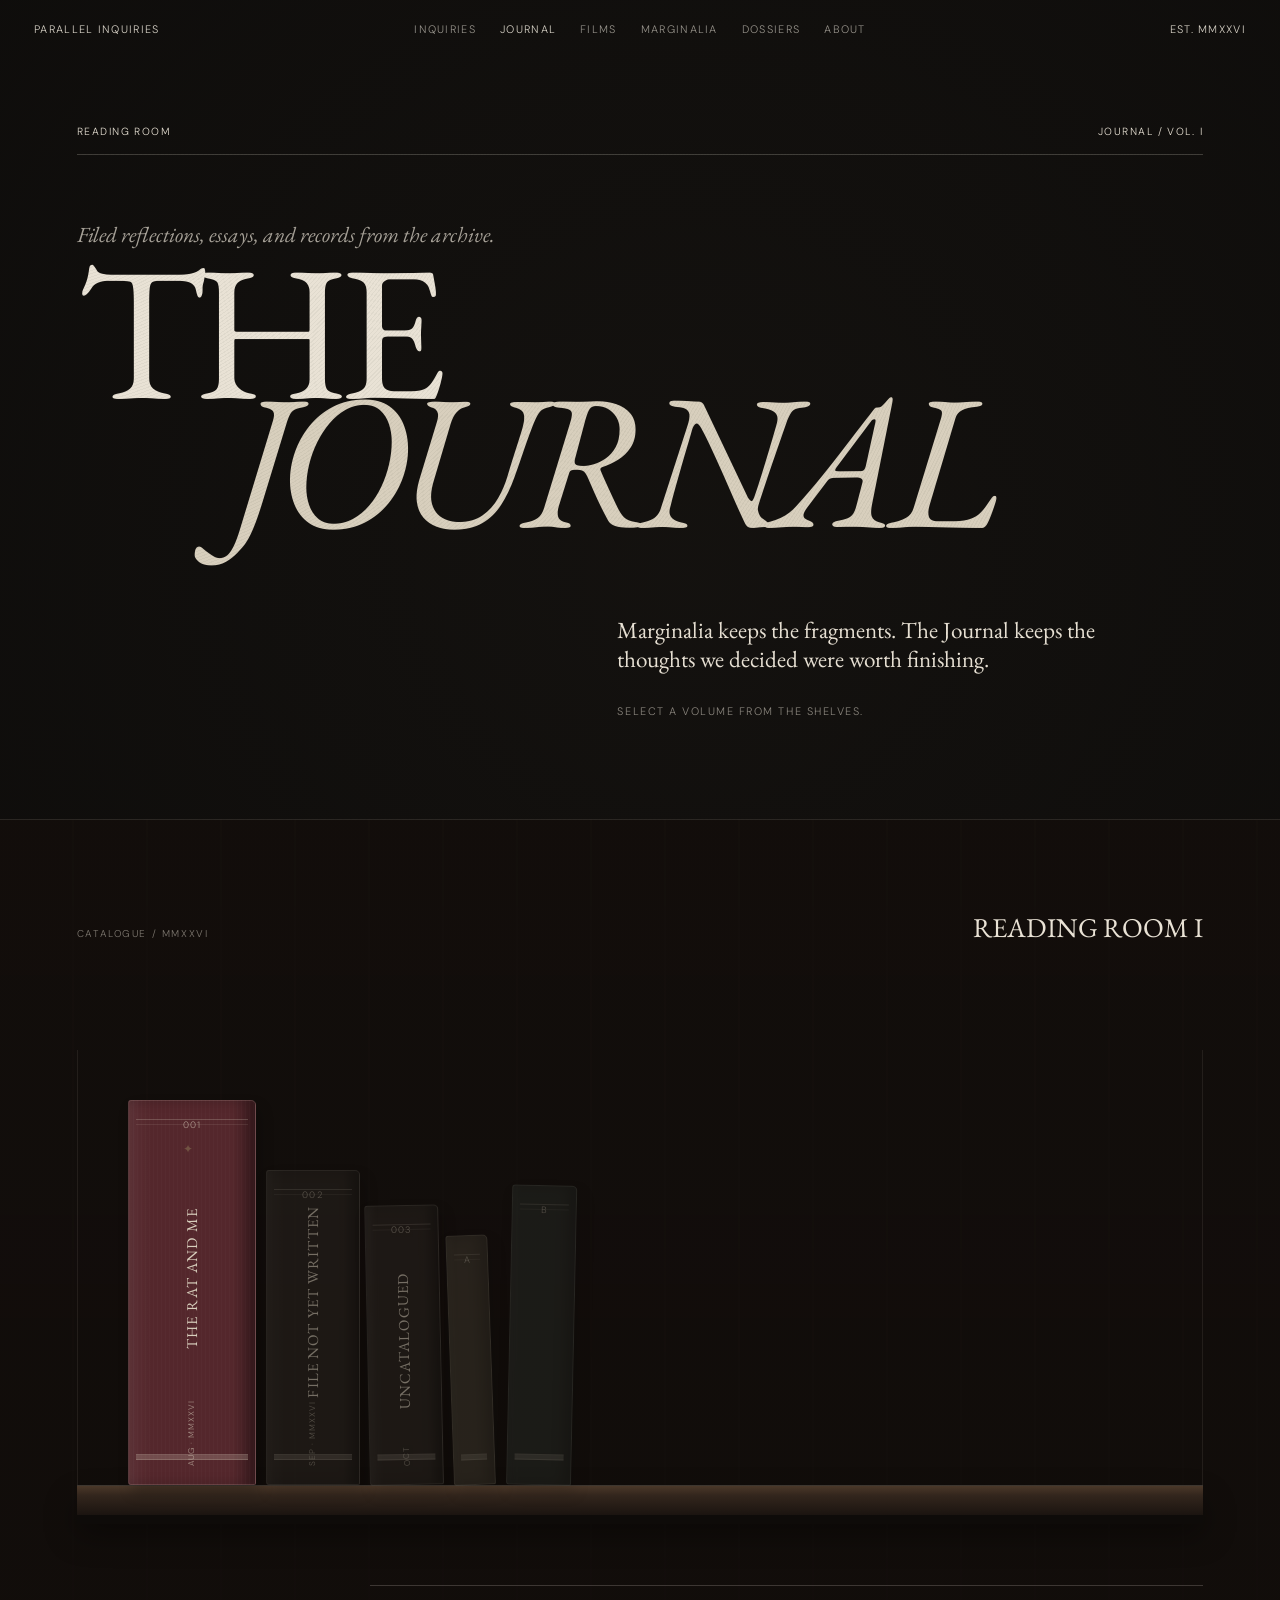
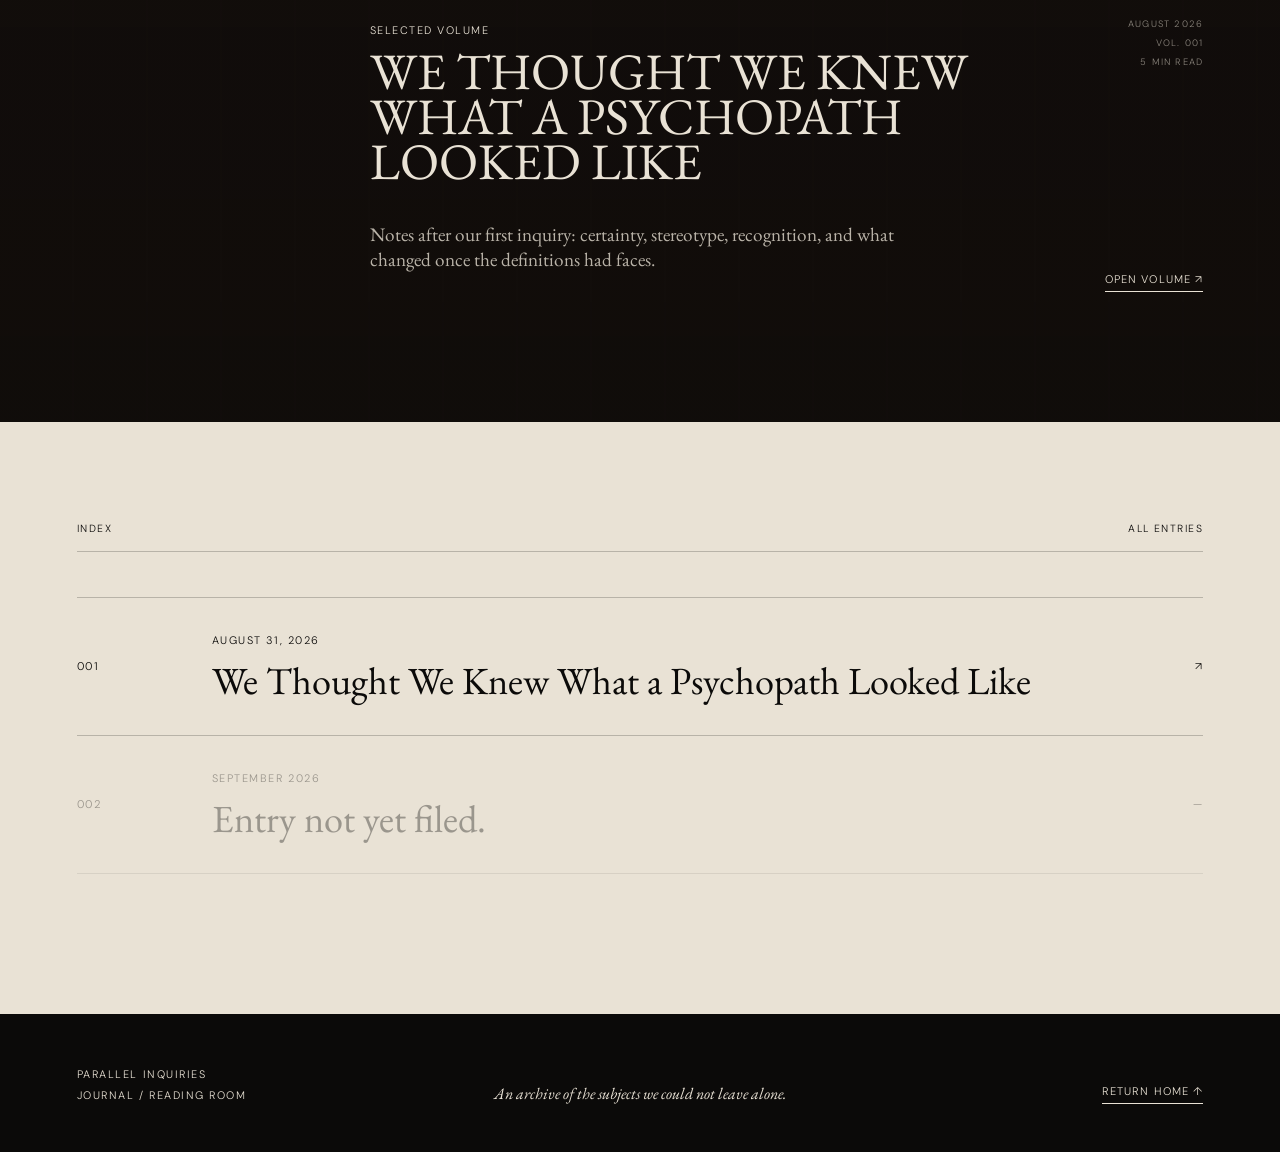
==== commit 295e919c: "Update journal design" ====
--- a/journal/index.html
+++ b/journal/index.html
@@ -75,12 +75,12 @@
       <!-- BOOK 001 -->
       <a class="journal-book featured-book"
          href="entry-001.html"
-         aria-label="Open Volume 001: We Thought We Knew What a Psychopath Looked Like">
+         aria-label="Open Volume 001: The Rat and Me">
 
         <span class="book-number">001</span>
 
         <span class="book-spine-title">
-          WE THOUGHT WE KNEW WHAT A PSYCHOPATH LOOKED LIKE
+          THE RAT AND ME 
         </span>
 
         <span class="book-date">AUG · MMXXVI</span>
--- a/style.css
+++ b/style.css
@@ -2338,3 +2338,136 @@
   }
 
 }
+/* ==========================================
+   EXTRA BOOK SPINE POLISH
+========================================== */
+
+.journal-book {
+  overflow: hidden;
+
+  box-shadow:
+    inset 5px 0 8px rgba(255,255,255,.025),
+    inset -8px 0 12px rgba(0,0,0,.22),
+    4px 8px 14px rgba(0,0,0,.22);
+}
+
+/* top + bottom binding bands */
+.journal-book::before {
+  content: "";
+
+  position: absolute;
+
+  left: 7px;
+  right: 7px;
+
+  top: 18px;
+
+  height: 4px;
+
+  border-top: 1px solid rgba(216,207,189,.35);
+  border-bottom: 1px solid rgba(216,207,189,.16);
+
+  opacity: .7;
+}
+
+.journal-book::after {
+  content: "";
+
+  position: absolute;
+
+  left: 7px;
+  right: 7px;
+
+  bottom: 24px;
+
+  height: 4px;
+
+  border-top: 1px solid rgba(216,207,189,.18);
+  border-bottom: 1px solid rgba(216,207,189,.35);
+
+  opacity: .7;
+}
+
+/* make the main book feel more like leather */
+.featured-book {
+  width: 128px;
+
+  background:
+    repeating-linear-gradient(
+      90deg,
+      rgba(255,255,255,.018) 0,
+      rgba(255,255,255,.018) 1px,
+      transparent 1px,
+      transparent 4px
+    ),
+    linear-gradient(
+      90deg,
+      rgba(255,255,255,.04),
+      transparent 18%,
+      transparent 82%,
+      rgba(0,0,0,.24)
+    ),
+    #54272c;
+}
+
+/* little ornamental mark */
+.featured-book .book-number::after {
+  content: "✦";
+
+  display: block;
+
+  margin-top: 10px;
+
+  font-family: "EB Garamond", Georgia, serif;
+
+  font-size: .75rem;
+
+  color: var(--brass);
+
+  opacity: .8;
+}
+
+/* slightly calmer title */
+.book-spine-title {
+  font-size: .94rem;
+
+  letter-spacing: .075em;
+
+  line-height: 1.15;
+}
+
+/* more varied shelf */
+.future-book:nth-of-type(2) {
+  transform: rotate(-1.2deg);
+}
+
+.future-book:nth-of-type(3) {
+  transform: rotate(.8deg);
+}
+
+.decorative-book.thin {
+  transform: rotate(-2deg);
+}
+
+.decorative-book.medium {
+  transform: rotate(1.2deg);
+}
+
+/* richer shelf edge */
+.shelf-line {
+  height: 30px;
+
+  background:
+    linear-gradient(
+      to bottom,
+      #4b3829 0%,
+      #33261d 32%,
+      #1b1410 100%
+    );
+
+  border-top: 1px solid rgba(233,226,213,.16);
+
+  box-shadow:
+    0 9px 0 #0e0b09,
+    0 18px 32px rgba(0,0,0,.42);
+}
